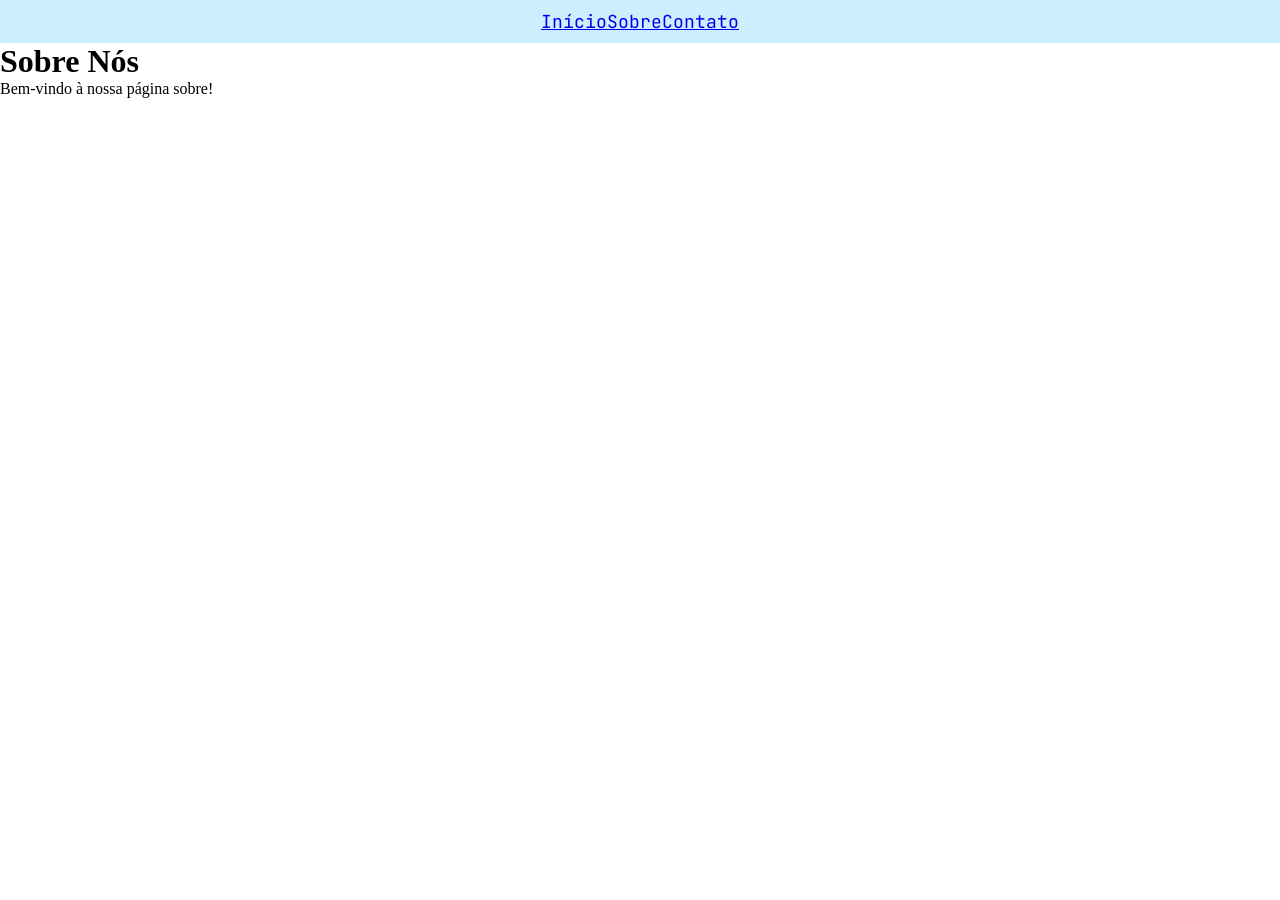
==== pages/about.html @ 102e1d62 "create: padronização 01" ====
<!DOCTYPE html>
<html lang="en">
<head>
    <meta charset="UTF-8">
    <meta name="viewport" content="width=device-width, initial-scale=1.0">
    <title>Sobre Nós</title>
    <link rel="stylesheet" href="../css/style.css" />
</head>
<body>
    <header class="topo-pagina">
    <nav class="inicio-pagina">
      <a class="nav-link" href="../index.html">Início</a>
      <a class="nav-link" href="../pages/about.html">Sobre</a>
      <a class="nav-link" href="../pages/contact.html">Contato</a>
    </nav>
   </header>
    <h1>Sobre Nós</h1>
    <p>Bem-vindo à nossa página sobre!</p>
</body>
</html>
---- css/style.css ----
@import url("https://fonts.googleapis.com/css2?family=JetBrains+Mono:ital,wght@0,100..800;1,100..800&family=Michroma&family=Montserrat:ital,wght@0,100..900;1,100..900&display=swap");

* {
  margin: 0;
  padding: 0;
  box-sizing: border-box;
}

.inicio-pagina {
  font-size: large;
  font-family: "JetBrains Mono", monospace;
  display: flex;
  justify-content: center;
  background-color:#CCEEFF;
  padding: 10px 0;
}
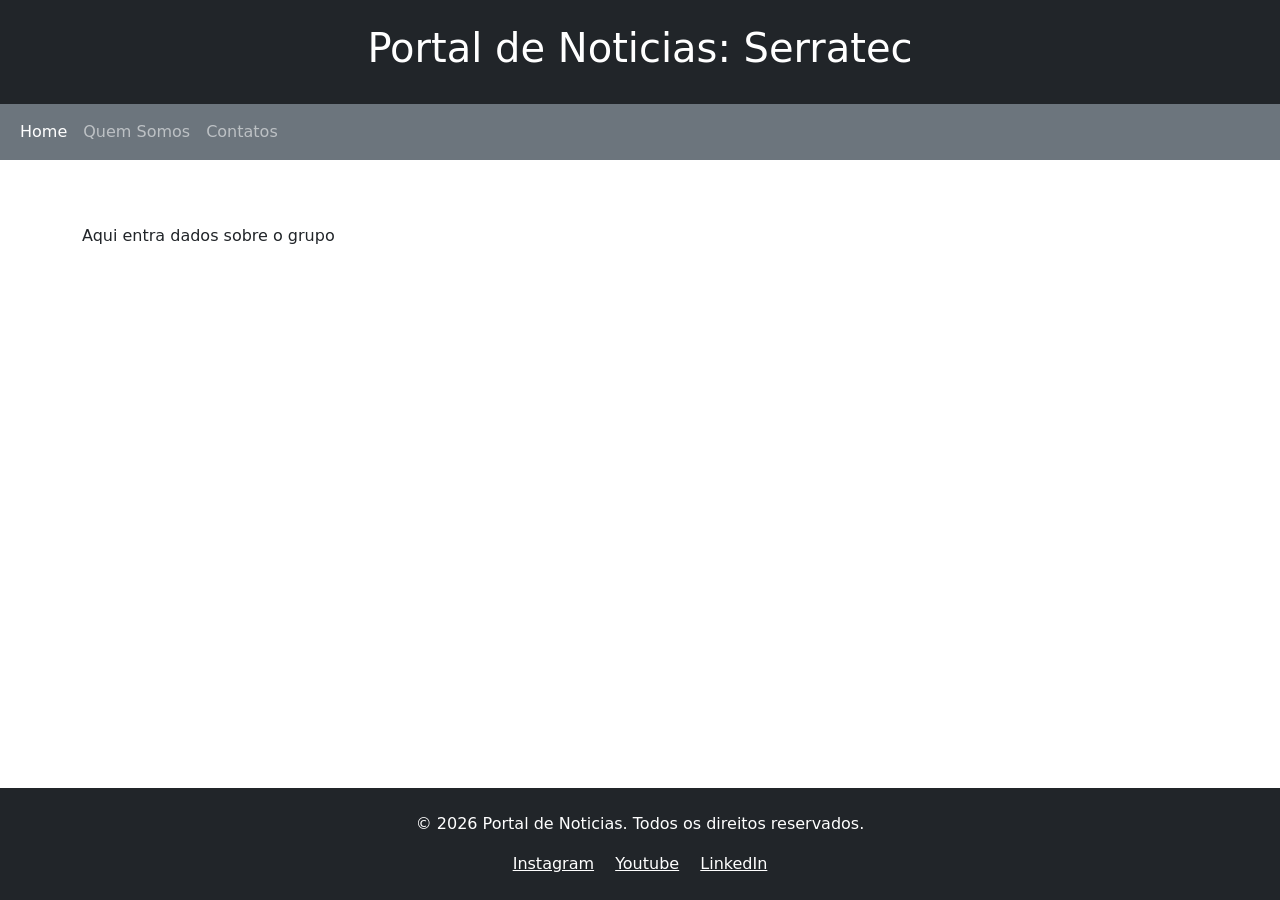
==== commit 7eda789d: "Ajustes na paginas" ====
--- a/pages/about.html
+++ b/pages/about.html
@@ -1,20 +1,64 @@
-<!DOCTYPE html>
-<html lang="en">
-<head>
-    <meta charset="UTF-8">
-    <meta name="viewport" content="width=device-width, initial-scale=1.0">
-    <title>Sobre Nós</title>
-    <link rel="stylesheet" href="../css/style.css" />
-</head>
-<body>
-    <header class="topo-pagina">
-    <nav class="inicio-pagina">
-      <a class="nav-link" href="../index.html">Início</a>
-      <a class="nav-link" href="../pages/about.html">Sobre</a>
-      <a class="nav-link" href="../pages/contact.html">Contato</a>
+<!doctype html>
+<html lang="pt-BR">
+  <head>
+    <meta charset="UTF-8" />
+    <meta name="viewport" content="width=device-width, initial-scale=1.0" />
+    <title>Notícias Serratec</title>
+    <!-- CSS do Bootstrap 5 -->
+   
+    <link href="../css/bootstrap.min.css" rel="stylesheet" />
+    <link href="../css/card.css" rel="stylesheet"/>
+    <link href="../css/sectionHeader.css" rel="stylesheet"/>
+    <link href="../css/style.css" rel="stylesheet"/>
+
+   </head>
+  <body>
+   <!-- Cabeçalho principal: define o título da página de notícias para acessibilidade -->
+    <header class="container-fluid py-4 bg-dark text-white text-center">
+        <h1>Portal de Noticias: Serratec</h1>
+    </header>
+        <!-- Menu de Navegação: utilizando bootstrap para garantir responsividade e links -->
+    <nav class="navbar navbar-expand-lg navbar-dark bg-secondary">
+        <div class="container-fluid">
+            <button class="navbar-toggler" type="button" data-bs-toggle="collapse" data-bs-target="#navbarNav" aria-controls="navbarNav" aria-expanded="false" aria-label="Toggle navigation">
+                <span class="navbar-toggler-icon"></span>
+            </button>
+            <div class="collapse navbar-collapse" id="navbarNav">
+                <ul class="navbar-nav">
+                    <li class="nav-item">
+                        <a class="nav-link active" href="../index.html">Home</a>
+                    </li>
+                    <li class="nav-item">
+                        <a class="nav-link" href="./about.html">Quem Somos</a>
+                    </li>
+                    <li class="nav-item">
+                        <a class="nav-link" href="./contact.html">Contatos</a>
+                    </li>
+                </ul>
+            </div>
+        </div>
     </nav>
-   </header>
-    <h1>Sobre Nós</h1>
-    <p>Bem-vindo à nossa página sobre!</p>
-</body>
-</html>+
+
+    <main class="container mt-5 pt-3">
+
+        Aqui entra dados sobre o grupo
+      
+    </main>
+
+ <footer class="bg-dark text-white text-center py-4 mt-auto fixed-bottom" >
+    <div class="container">
+        <p>&copy; 2026 Portal de Noticias. Todos os direitos reservados.</p>
+        <div class="redes-sociais">
+            <a href="#" class="text-white mx-2">Instagram</a>
+            <a href="#" class="text-white mx-2">Youtube</a>
+            <a href="#" class="text-white mx-2">LinkedIn</a>
+        </div>
+    </div>
+</footer>
+
+
+    <script src="../js/bootstrap.bundle.min.js"></script>
+
+  </body>
+</html>
--- a/css/card.css
+++ b/css/card.css
@@ -0,0 +1,73 @@
+/* Bloco Principal */
+.news-card {
+    background: #ffffff;
+    border-radius: 8px;
+    overflow: hidden;
+    transition: transform 0.3s ease, box-shadow 0.3s ease;
+    border: 1px solid #eee;
+    height: 100%;
+    display: flex;
+    flex-direction: column;
+}
+
+.news-card:hover {
+    transform: translateY(-5px);
+    box-shadow: 0 10px 20px rgba(0,0,0,0.1);
+}
+
+/* Elementos */
+.news-card__image-wrapper {
+    position: relative;
+    height: 200px;
+}
+
+.news-card__image {
+    width: 100%;
+    height: 100%;
+    object-fit: cover;
+}
+
+.news-card__category {
+    position: absolute;
+    top: 10px;
+    left: 10px;
+    padding: 4px 12px;
+    border-radius: 20px;
+    font-size: 0.75rem;
+    font-weight: bold;
+    color: white;
+}
+
+/* Modificadores de Categoria */
+.news-card__category--tech { background-color: #0d6efd; }
+.news-card__category--games { background-color: #6610f2; }
+
+.news-card__content {
+    padding: 1.5rem;
+    display: flex;
+    flex-direction: column;
+    flex-grow: 1;
+}
+
+.news-card__title {
+    font-size: 1.25rem;
+    margin-bottom: 0.75rem;
+    color: #212529;
+}
+
+.news-card__excerpt {
+    font-size: 0.9rem;
+    color: #6c757d;
+    flex-grow: 1;
+}
+
+.news-card__link {
+    color: #0d6efd;
+ 
+    text-decoration: none;
+    font-weight: bold;
+ 
+    margin-top: 1rem;
+}
+
+
--- a/css/sectionHeader.css
+++ b/css/sectionHeader.css
@@ -0,0 +1,20 @@
+.section-header {
+    display: flex;
+    align-items: center;
+    margin: 2rem 0;
+}
+
+.section-header__title {
+    font-weight: 800;
+    text-transform: uppercase;
+    letter-spacing: 1px;
+    margin-bottom: 0;
+    padding-right: 1rem;
+}
+
+.section-header__line {
+    flex-grow: 1;
+    height: 3px;
+    background: #0d6efd;
+    border-radius: 2px;
+}
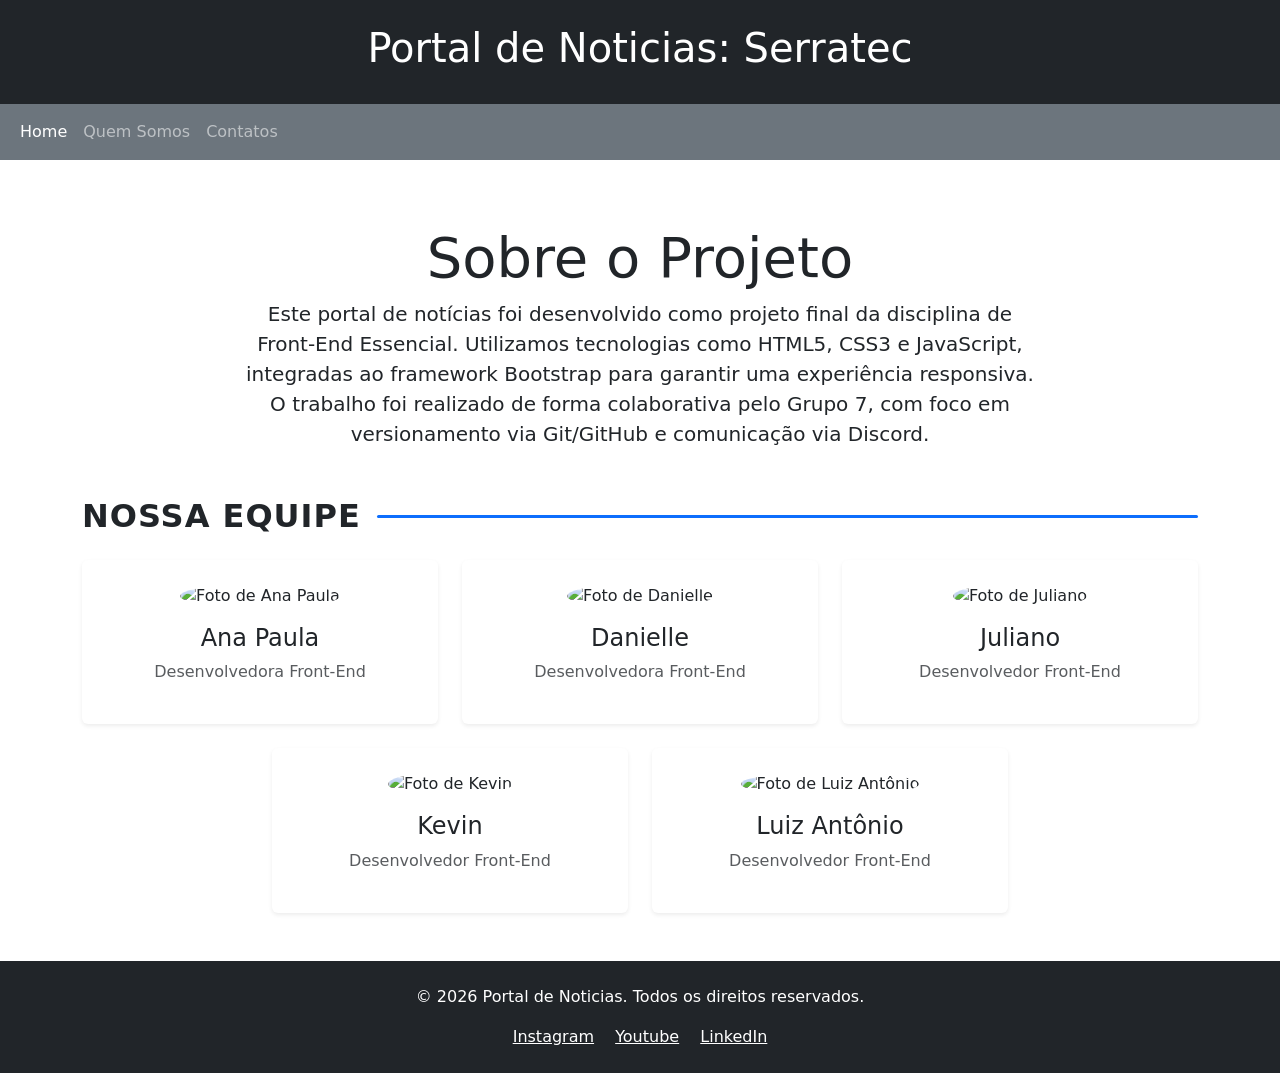
==== commit dea366b1: "Ajuste Pagina About-Faltam informações e fotos" ====
--- a/pages/about.html
+++ b/pages/about.html
@@ -12,7 +12,7 @@
     <link href="../css/style.css" rel="stylesheet"/>
 
    </head>
-  <body>
+<body class="d-flex flex-column min-vh-100">
    <!-- Cabeçalho principal: define o título da página de notícias para acessibilidade -->
     <header class="container-fluid py-4 bg-dark text-white text-center">
         <h1>Portal de Noticias: Serratec</h1>
@@ -40,13 +40,84 @@
     </nav>
 
 
-    <main class="container mt-5 pt-3">
+<main class="flex-fill container mt-5 pt-3">
+    <!-- Seção de Introdução -->
+    <section class="text-center mb-5">
+        <h2 class="display-4">Sobre o Projeto</h2>
+        <p class="lead mx-auto" style="max-width: 800px;">
+            Este portal de notícias foi desenvolvido como projeto final da disciplina de <strong>Front-End Essencial</strong>. 
+            Utilizamos tecnologias como HTML5, CSS3 e JavaScript, integradas ao framework Bootstrap para garantir uma experiência responsiva. 
+            O trabalho foi realizado de forma colaborativa pelo <strong>Grupo 7</strong>, com foco em versionamento via Git/GitHub e comunicação via Discord.
+        </p>
+    </section>
 
-        Aqui entra dados sobre o grupo
-      
-    </main>
+    <section class="section-header mb-4">
+        <h2 class="section-header__title">Nossa Equipe</h2>
+        <span class="section-header__line"></span>
+    </section>
 
- <footer class="bg-dark text-white text-center py-4 mt-auto fixed-bottom" >
+    <!-- Grid de Membros -->
+    <div class="row g-4 justify-content-center mb-5">
+        
+        <!-- Membro 1: Ana Paula -->
+        <div class="col-12 col-sm-6 col-lg-4 text-center">
+            <div class="card h-100 border-0 shadow-sm">
+                <div class="p-4">
+                    <img src="../img/ana.webp" alt="Foto de Ana Paula" class="rounded-circle img-fluid mb-3" style="width: 150px; height: 150px; object-fit: cover;">
+                    <h4>Ana Paula</h4>
+                    <p class="text-muted">Desenvolvedora Front-End</p>
+                </div>
+            </div>
+        </div>
+
+        <!-- Membro 2: Danielle -->
+        <div class="col-12 col-sm-6 col-lg-4 text-center">
+            <div class="card h-100 border-0 shadow-sm">
+                <div class="p-4">
+                    <img src="../img/danielle.webp" alt="Foto de Danielle" class="rounded-circle img-fluid mb-3" style="width: 150px; height: 150px; object-fit: cover;">
+                    <h4>Danielle</h4>
+                    <p class="text-muted">Desenvolvedora Front-End</p>
+                </div>
+            </div>
+        </div>
+
+        <!-- Membro 3: Juliano -->
+        <div class="col-12 col-sm-6 col-lg-4 text-center">
+            <div class="card h-100 border-0 shadow-sm">
+                <div class="p-4">
+                    <img src="../img/juliano.webp" alt="Foto de Juliano" class="rounded-circle img-fluid mb-3" style="width: 150px; height: 150px; object-fit: cover;">
+                    <h4>Juliano</h4>
+                    <p class="text-muted">Desenvolvedor Front-End</p>
+                </div>
+            </div>
+        </div>
+
+        <!-- Membro 4: Kevin -->
+        <div class="col-12 col-sm-6 col-lg-4 text-center">
+            <div class="card h-100 border-0 shadow-sm">
+                <div class="p-4">
+                    <img src="../img/kevin.webp" alt="Foto de Kevin" class="rounded-circle img-fluid mb-3" style="width: 150px; height: 150px; object-fit: cover;">
+                    <h4>Kevin</h4>
+                    <p class="text-muted">Desenvolvedor Front-End</p>
+                </div>
+            </div>
+        </div>
+
+        <!-- Membro 5: Luiz Antônio -->
+        <div class="col-12 col-sm-6 col-lg-4 text-center">
+            <div class="card h-100 border-0 shadow-sm">
+                <div class="p-4">
+                    <img src="../img/luiz.webp" alt="Foto de Luiz Antônio" class="rounded-circle img-fluid mb-3" style="width: 150px; height: 150px; object-fit: cover;">
+                    <h4>Luiz Antônio</h4>
+                    <p class="text-muted">Desenvolvedor Front-End</p>
+                </div>
+            </div>
+        </div>
+
+    </div>
+</main>
+
+<footer class="bg-dark text-white text-center py-4 mt-auto">
     <div class="container">
         <p>&copy; 2026 Portal de Noticias. Todos os direitos reservados.</p>
         <div class="redes-sociais">
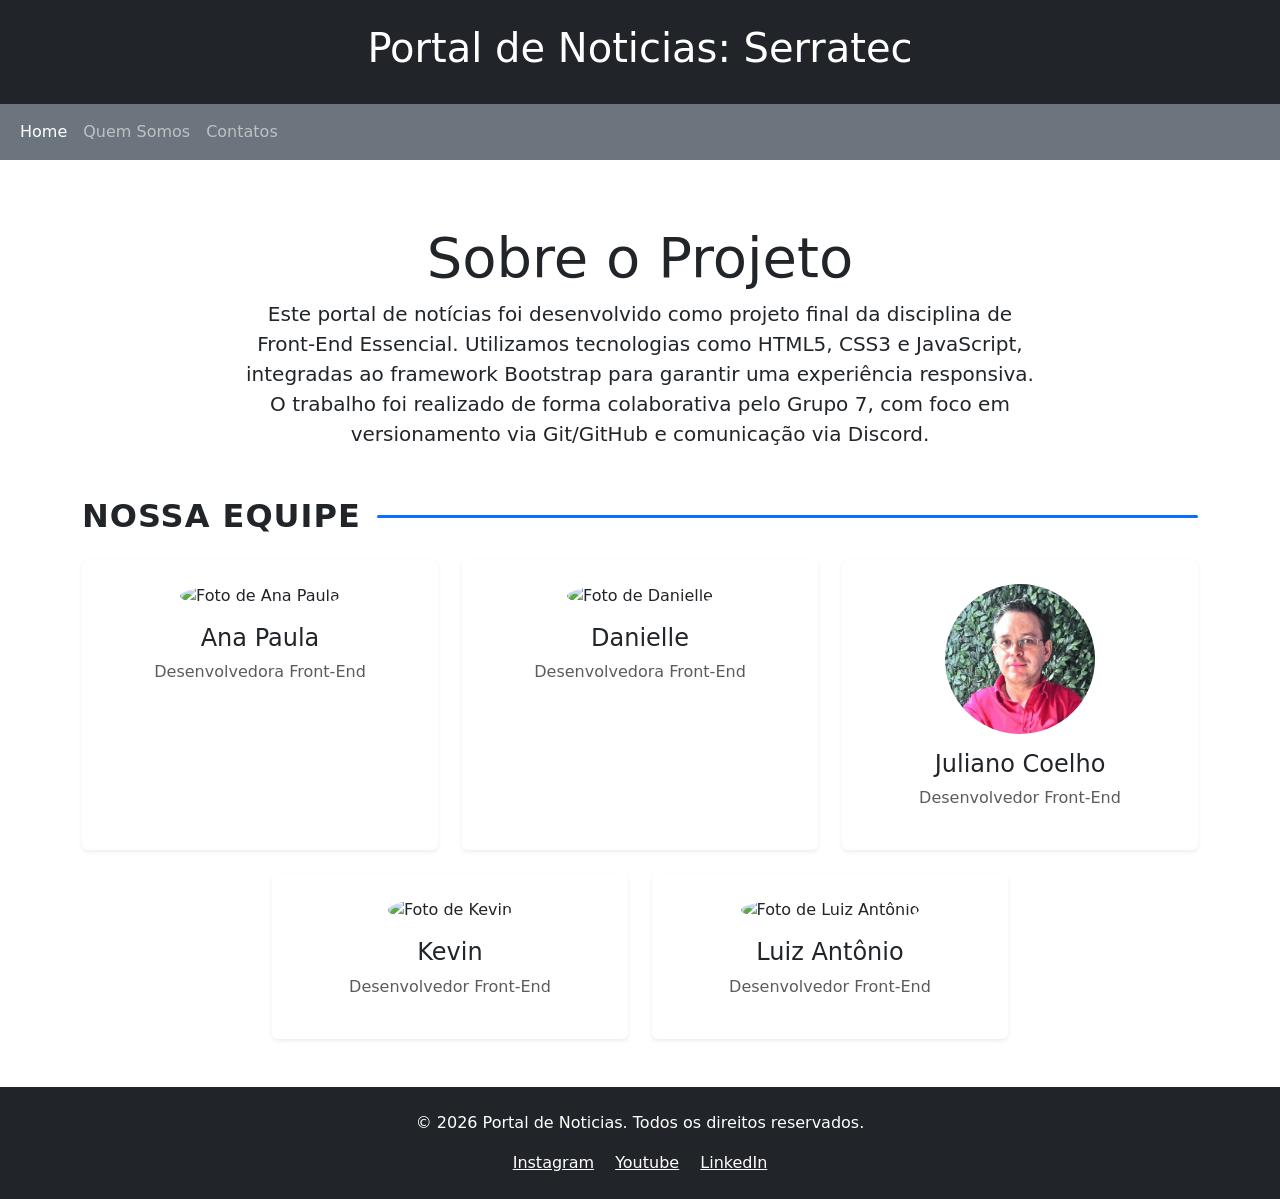
==== commit dc01fe45: "Foto de perfil e atualização" ====
--- a/pages/about.html
+++ b/pages/about.html
@@ -85,8 +85,8 @@
         <div class="col-12 col-sm-6 col-lg-4 text-center">
             <div class="card h-100 border-0 shadow-sm">
                 <div class="p-4">
-                    <img src="../img/juliano.webp" alt="Foto de Juliano" class="rounded-circle img-fluid mb-3" style="width: 150px; height: 150px; object-fit: cover;">
-                    <h4>Juliano</h4>
+                    <img src="../img/perfilJuliano.png" alt="Foto de Juliano" class="rounded-circle img-fluid mb-3" style="width: 150px; height: 150px; object-fit: cover;">
+                    <h4>Juliano Coelho</h4>
                     <p class="text-muted">Desenvolvedor Front-End</p>
                 </div>
             </div>
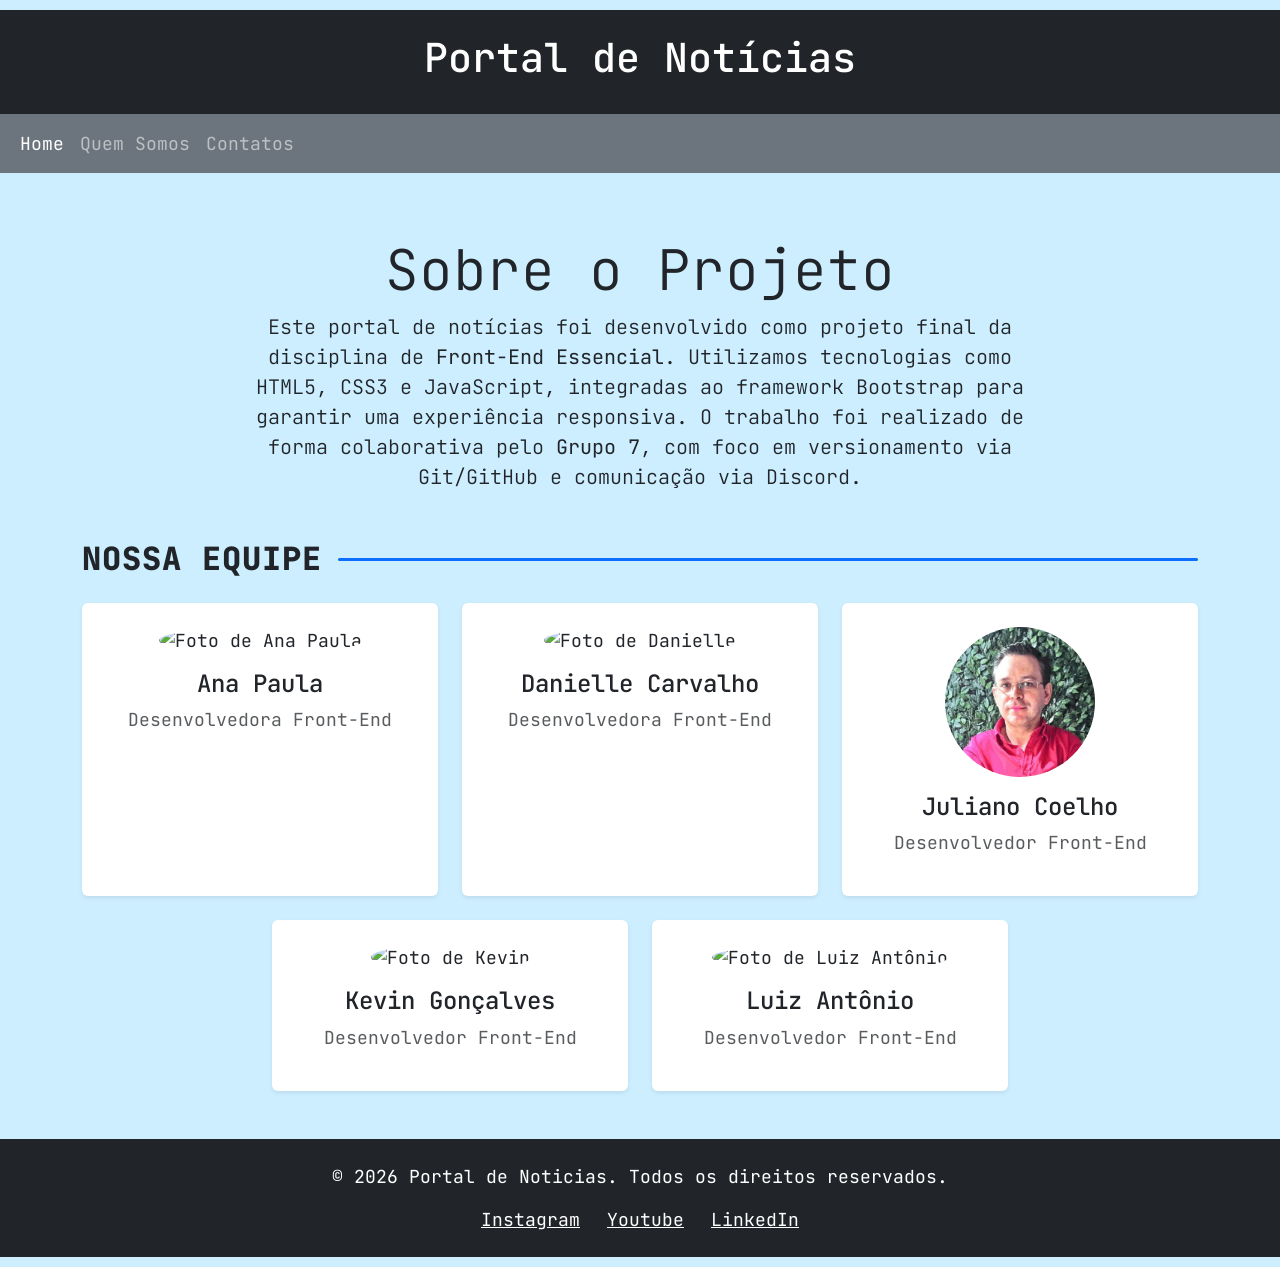
==== commit df7a0fe9: "Ajuste links redes sociais" ====
--- a/pages/about.html
+++ b/pages/about.html
@@ -3,7 +3,7 @@
   <head>
     <meta charset="UTF-8" />
     <meta name="viewport" content="width=device-width, initial-scale=1.0" />
-    <title>Notícias Serratec</title>
+    <title>Portal de Notícias</title>
     <!-- CSS do Bootstrap 5 -->
    
     <link href="../css/bootstrap.min.css" rel="stylesheet" />
@@ -15,7 +15,7 @@
 <body class="d-flex flex-column min-vh-100">
    <!-- Cabeçalho principal: define o título da página de notícias para acessibilidade -->
     <header class="container-fluid py-4 bg-dark text-white text-center">
-        <h1>Portal de Noticias: Serratec</h1>
+        <h1>Portal de Notícias</h1>
     </header>
         <!-- Menu de Navegação: utilizando bootstrap para garantir responsividade e links -->
     <nav class="navbar navbar-expand-lg navbar-dark bg-secondary">
@@ -63,7 +63,7 @@
         <div class="col-12 col-sm-6 col-lg-4 text-center">
             <div class="card h-100 border-0 shadow-sm">
                 <div class="p-4">
-                    <img src="../img/ana.webp" alt="Foto de Ana Paula" class="rounded-circle img-fluid mb-3" style="width: 150px; height: 150px; object-fit: cover;">
+                    <img src="../img/anaPimenta.jpg" alt="Foto de Ana Paula" class="rounded-circle img-fluid mb-3" style="width: 150px; height: 150px; object-fit: cover;">
                     <h4>Ana Paula</h4>
                     <p class="text-muted">Desenvolvedora Front-End</p>
                 </div>
@@ -75,7 +75,7 @@
             <div class="card h-100 border-0 shadow-sm">
                 <div class="p-4">
                     <img src="../img/danielle.webp" alt="Foto de Danielle" class="rounded-circle img-fluid mb-3" style="width: 150px; height: 150px; object-fit: cover;">
-                    <h4>Danielle</h4>
+                    <h4>Danielle Carvalho</h4>
                     <p class="text-muted">Desenvolvedora Front-End</p>
                 </div>
             </div>
@@ -96,8 +96,8 @@
         <div class="col-12 col-sm-6 col-lg-4 text-center">
             <div class="card h-100 border-0 shadow-sm">
                 <div class="p-4">
-                    <img src="../img/kevin.webp" alt="Foto de Kevin" class="rounded-circle img-fluid mb-3" style="width: 150px; height: 150px; object-fit: cover;">
-                    <h4>Kevin</h4>
+                    <img src="../img/kevin.jpeg" alt="Foto de Kevin" class="rounded-circle img-fluid mb-3" style="width: 150px; height: 150px; object-fit: cover;">
+                    <h4>Kevin Gonçalves</h4>
                     <p class="text-muted">Desenvolvedor Front-End</p>
                 </div>
             </div>
@@ -121,9 +121,9 @@
     <div class="container">
         <p>&copy; 2026 Portal de Noticias. Todos os direitos reservados.</p>
         <div class="redes-sociais">
-            <a href="#" class="text-white mx-2">Instagram</a>
-            <a href="#" class="text-white mx-2">Youtube</a>
-            <a href="#" class="text-white mx-2">LinkedIn</a>
+            <a href="https://www.instagram.com/" class="text-white mx-2">Instagram</a>
+            <a href="https://www.youtube.com/" class="text-white mx-2">Youtube</a>
+            <a href="https://www.linkedin.com/feed/" class="text-white mx-2">LinkedIn</a>
         </div>
     </div>
 </footer>
--- a/css/style.css
+++ b/css/style.css
@@ -6,7 +6,7 @@
   box-sizing: border-box;
 }
 
-.inicio-pagina {
+body {
   font-size: large;
   font-family: "JetBrains Mono", monospace;
   display: flex;
@@ -14,3 +14,18 @@
   background-color:#CCEEFF;
   padding: 10px 0;
 }
+.carousel-caption {
+    background: rgba(0, 0, 0, 0.6); /* Fundo preto com 60% de transparência */
+    border-radius: 10px;           /* Arredonda os cantos */
+    padding: 15px;                 /* Dá um respiro para o texto */
+    bottom: 20px;                  /* Garante que não cole no rodapé */
+}
+.carousel-caption h5, .carousel-caption p {
+    text-shadow: 2px 2px 4px rgba(0, 0, 0, 0.9);
+    color: white !important; /* Garante que o texto seja branco */
+}
+/* Limita a altura do carrossel */
+.carousel-inner img {
+    height: 400px; /* Ajuste para a altura que você desejar */
+    object-fit: cover; /* Faz a imagem cortar as sobras sem distorcer */
+}
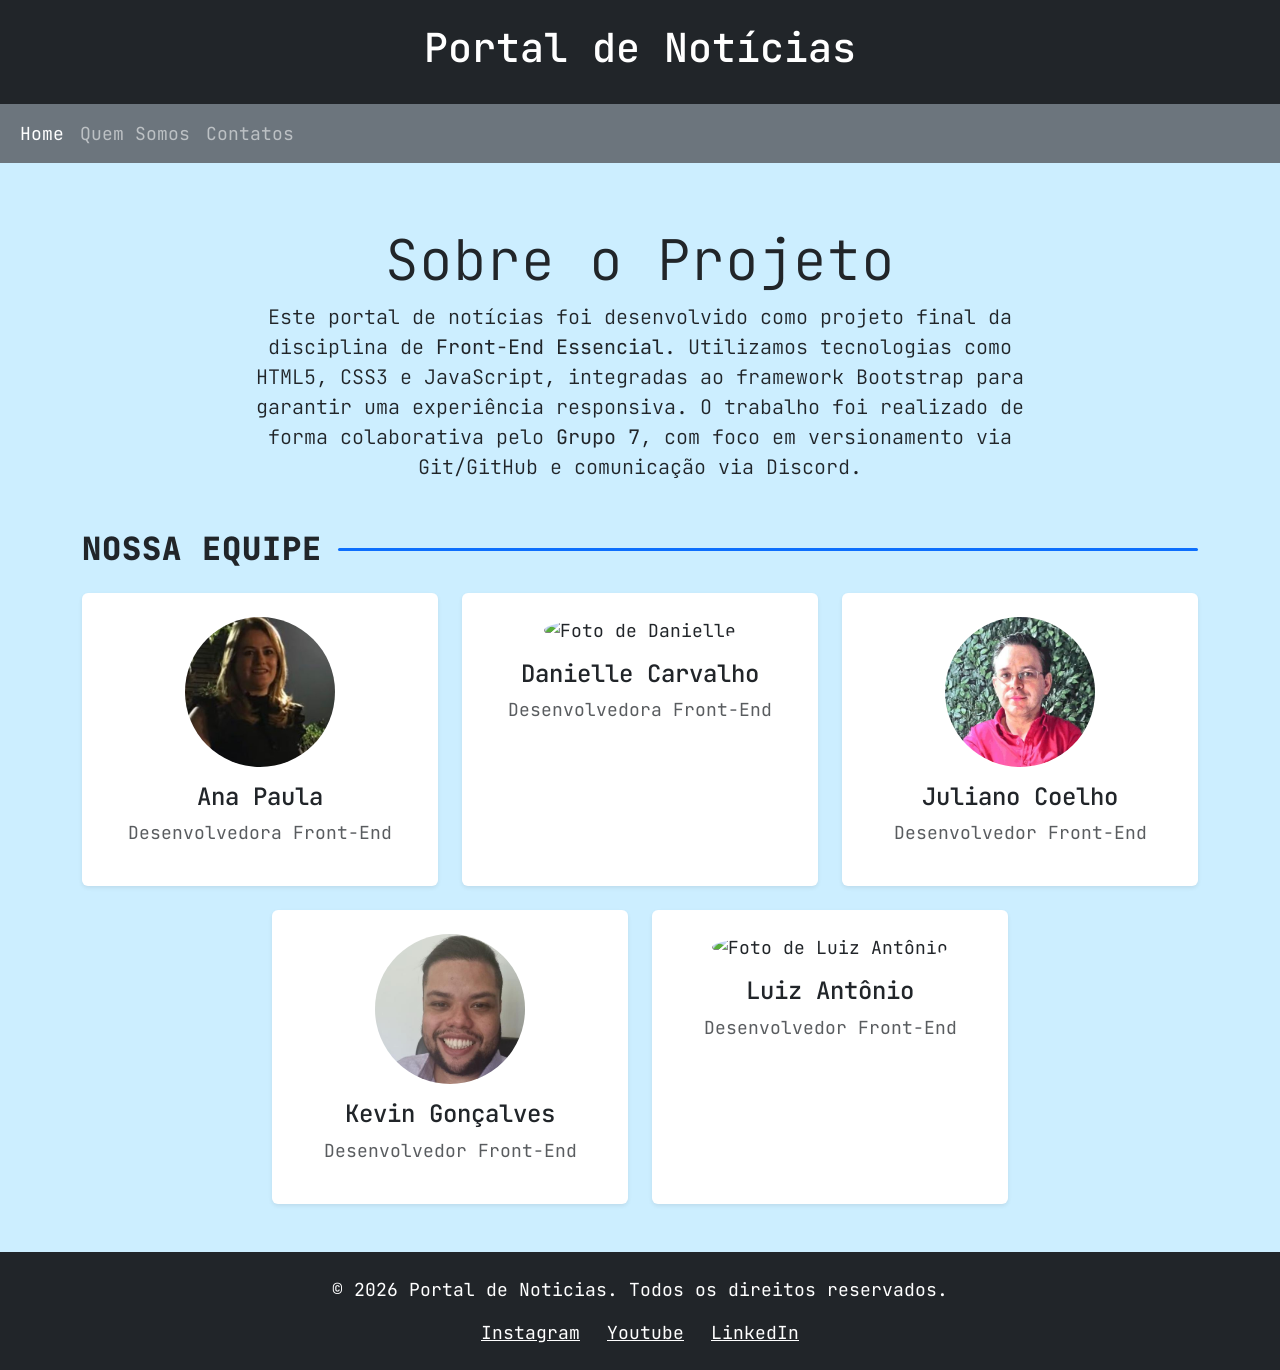
==== commit 44b97835: "Ajuste Acessibilidade Libras" ====
--- a/pages/about.html
+++ b/pages/about.html
@@ -131,5 +131,18 @@
 
     <script src="../js/bootstrap.bundle.min.js"></script>
 
+   <!-- Início do VLibras -->
+    <div vw class="enabled">
+       <div vw-access-button class="active" ></div>
+       <div vw-plugin-wrapper>
+           <div class="vw-plugin-top-wrapper"></div>
+       </div>
+    </div>
+    <script src="https://vlibras.gov.br/app/vlibras-plugin.js"></script>
+    <script>
+        new window.VLibras.Widget('https://vlibras.gov.br/app');
+    </script>
+    <!-- Fim do VLibras -->
+
   </body>
 </html>
--- a/css/style.css
+++ b/css/style.css
@@ -12,7 +12,6 @@
   display: flex;
   justify-content: center;
   background-color:#CCEEFF;
-  padding: 10px 0;
 }
 .carousel-caption {
     background: rgba(0, 0, 0, 0.6); /* Fundo preto com 60% de transparência */
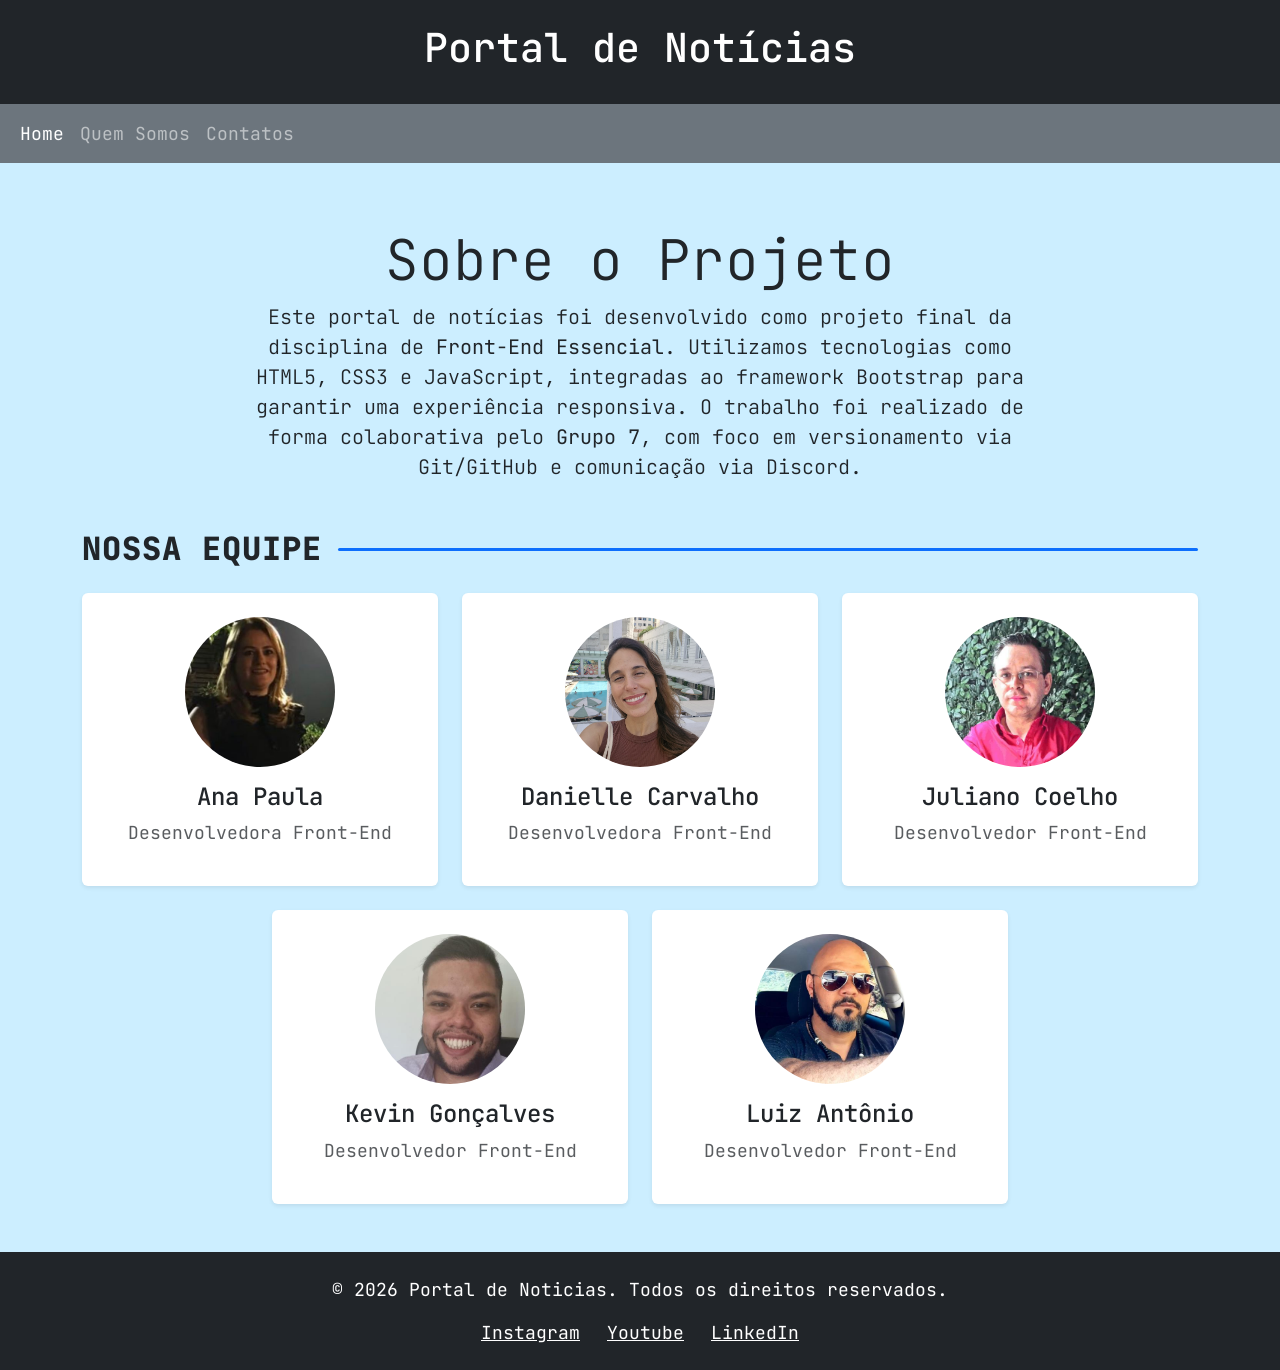
==== commit f5ae0ac5: "adicionado foto perfil Danielle" ====
--- a/pages/about.html
+++ b/pages/about.html
@@ -74,7 +74,7 @@
         <div class="col-12 col-sm-6 col-lg-4 text-center">
             <div class="card h-100 border-0 shadow-sm">
                 <div class="p-4">
-                    <img src="../img/danielle.webp" alt="Foto de Danielle" class="rounded-circle img-fluid mb-3" style="width: 150px; height: 150px; object-fit: cover;">
+                    <img src="../img/perfilDanielle.jpg.jpeg" alt="Foto de Danielle" class="rounded-circle img-fluid mb-3" style="width: 150px; height: 150px; object-fit: cover;">
                     <h4>Danielle Carvalho</h4>
                     <p class="text-muted">Desenvolvedora Front-End</p>
                 </div>
@@ -107,7 +107,7 @@
         <div class="col-12 col-sm-6 col-lg-4 text-center">
             <div class="card h-100 border-0 shadow-sm">
                 <div class="p-4">
-                    <img src="../img/luiz.webp" alt="Foto de Luiz Antônio" class="rounded-circle img-fluid mb-3" style="width: 150px; height: 150px; object-fit: cover;">
+                    <img src="../img/luizAntonio.jpeg" alt="Foto de Luiz Antônio" class="rounded-circle img-fluid mb-3" style="width: 150px; height: 150px; object-fit: cover;">
                     <h4>Luiz Antônio</h4>
                     <p class="text-muted">Desenvolvedor Front-End</p>
                 </div>
